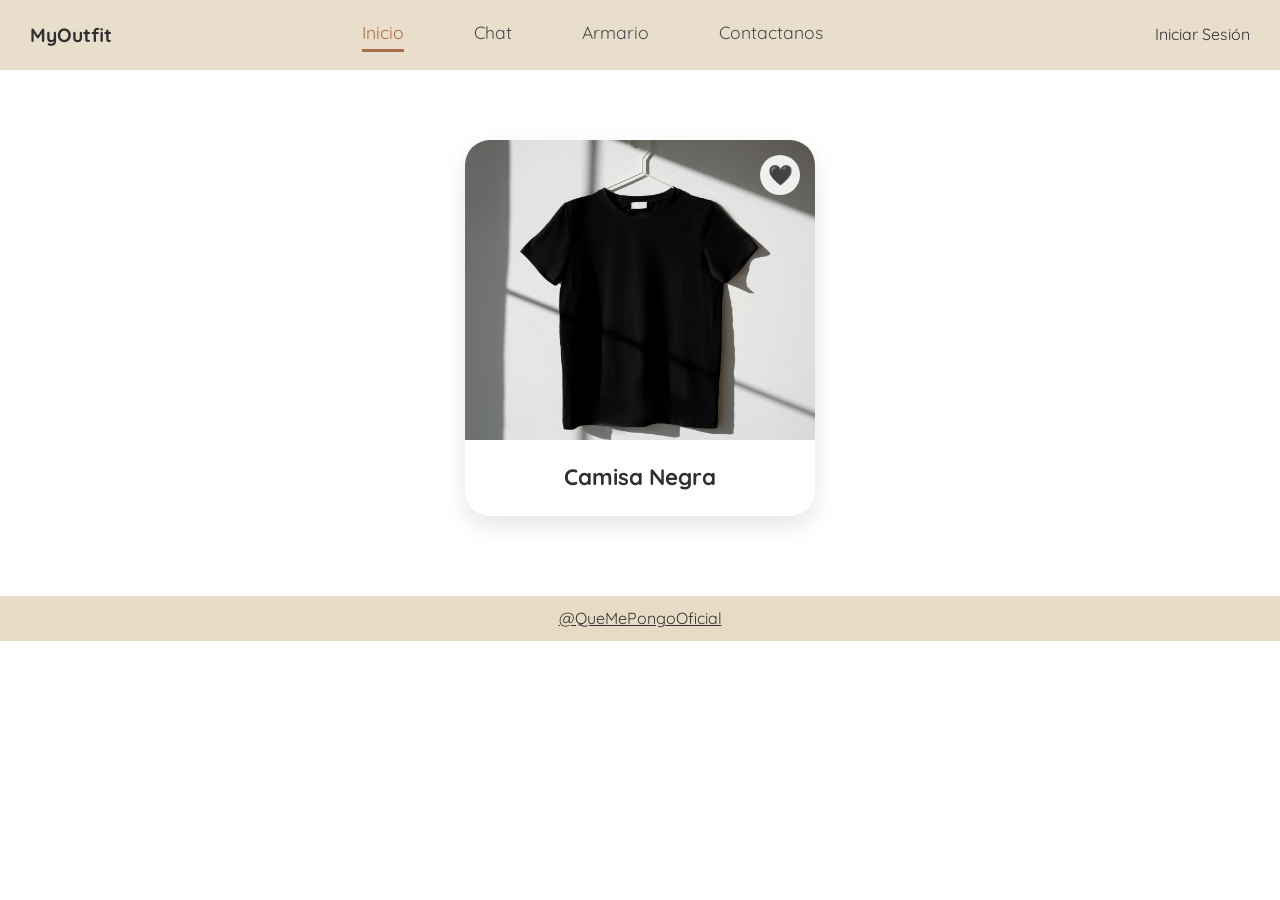
==== wwwroot/armario.html @ 5c53b596 "init" ====
<!DOCTYPE html>
<html lang="es">
<head>
    <link href="https://fonts.googleapis.com/css2?family=Quicksand:wght@400;600&display=swap" rel="stylesheet">
  <meta charset="UTF-8">
  <title>MyOutfit - Armario</title>
  <link rel="stylesheet" href="style.css"> 
</head>
<body class="body_habitaciones">
    <header>
        <div class="logo">MyOutfit</div>
         <nav class="main-nav">
            <a href="/index.html" class="active">Inicio</a>
            <a href="chat.html">Chat</a>
            <a href="armario.html">Armario</a>
            <a href="#">Contactanos</a>
        </nav>
        <div>
            <p>Iniciar Sesión</p>
        </div>
    </header>

  <main class="outfits-section">
  <div class="outfit-card">
    <div class="favorite-icon">🖤</div>
    <img src="img/blackshirt.jpg" alt="Camisa Negra">
    <div class="outfit-details">
        <h3>Camisa Negra</h3>
    </div>
  </div>
</main>


</main>

   <footer>
        <p>@QueMePongoOficial</p>
    </footer>

</body>
</html>
---- wwwroot/style.css ----
* {
    margin: 0;
    padding: 0;
    box-sizing: border-box;
}

body {
    font-family: 'Quicksand', sans-serif;
    color: #333;
    line-height: 1.6;
}



header {
    display: flex;
    align-items: center;
    position: fixed;
    top: 0;
    width: 100%;
    z-index: 10;
    background-color: rgba(231, 219, 198, 0.9);
    min-height: 70px;
    padding: 0 30px;
}

.logo {
    position: absolute;
    font-size: 1.2em;
    font-weight: bold;
    color: #2f2f2f;
}

.main-nav {
    display: flex;
    gap: 30px;
    margin: 0 auto;
}

 .main-nav a {
        text-decoration: none;
        color: #4A4A4A;
        font-size: 1.1em;
        margin: 0 20px;
        padding-bottom: 5px;
        position: relative;
        transition: color 0.3s;
    }


 .main-nav a.active {
            color: #A96D4B;
        }

            .main-nav a.active::after {
                content: '';
                position: absolute;
                left: 0;
                bottom: 0;
                width: 100%;
                height: 3px;
                background-color: #A96D4B;
            }


.hero-section {
    height: 100vh;
    width: 100%;
    background-image: linear-gradient(rgba(0, 0, 0, 0.6), rgba(0, 0, 0, 0.6)), url('img/clothes.jpg');
    background-size: cover;
    background-position: center;
    display: flex;
    flex-direction: column;
    justify-content: center;
    align-items: center;
    text-align: center;
}

.slogan-container {
    color: white;
}


.slogan-text {
    font-family: 'Quicksand', sans-serif;
    font-size: 3rem;
    font-weight: 400;
    line-height: 1.2;
    margin-bottom: 40px;
    text-shadow: 1px 1px 5px rgba(0, 0, 0, 0.7);
    max-width: 950px;  
}

.outfits-section {
    padding: 140px 20px 80px; /* más espacio arriba por el header fixed */
    max-width: 1200px;
    margin: 0 auto;
    display: flex;
    justify-content: center;
}

.outfit-card {
    position: relative;
    background-color: #fff;
    border-radius: 25px;
    overflow: hidden;
    box-shadow: 0 10px 25px rgba(0, 0, 0, 0.1);
    transition: transform 0.3s ease, box-shadow 0.3s ease;
    width: 350px; /* 👈 ahora NO ocupa todo el ancho */
}

.outfit-card:hover {
    transform: translateY(-8px);
    box-shadow: 0 15px 35px rgba(0, 0, 0, 0.2);
}

.outfit-card img {
    width: 100%;
    height: 300px; /* más alto para que luzca fashion */
    object-fit: cover;
    display: block;
}

.outfit-details {
    padding: 20px;
    text-align: center;
}

.outfit-details h3 {
    font-size: 1.4rem;
    color: #2f2f2f;
}

.favorite-icon {
    position: absolute;
    top: 15px;
    right: 15px;

    background: rgba(255, 255, 255, 0.9);
    width: 40px;
    height: 40px;
    border-radius: 50%;

    display: flex;
    align-items: center;
    justify-content: center;

    font-size: 20px;
    cursor: pointer;
    transition: transform 0.2s ease, background 0.2s ease;
}

.favorite-icon:hover {
    transform: scale(1.1);
    background: white;
}

.btn-outfit:hover {
    background-color: #8c583c;
}

footer {
    position: relative;
    padding: 10px;
    text-align: center;
    background-color: #E7DBC6;
    text-decoration: underline;
}
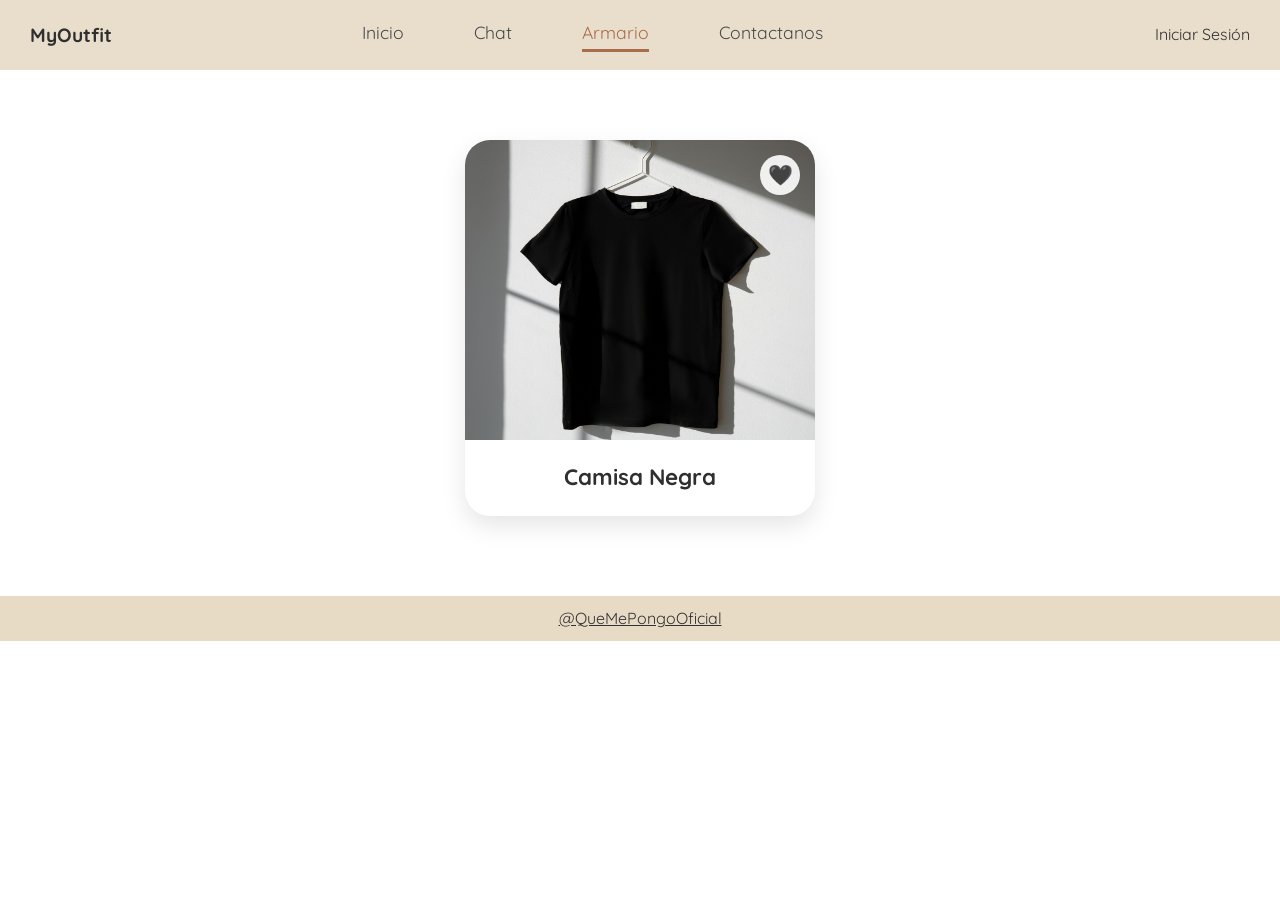
==== commit b1b3666a: "Agregado estilo al login y ajustes de footer" ====
--- a/wwwroot/armario.html
+++ b/wwwroot/armario.html
@@ -1,18 +1,18 @@
 <!DOCTYPE html>
 <html lang="es">
 <head>
-    <link href="https://fonts.googleapis.com/css2?family=Quicksand:wght@400;600&display=swap" rel="stylesheet">
   <meta charset="UTF-8">
-  <title>MyOutfit - Armario</title>
+  <title>Armario</title>
   <link rel="stylesheet" href="style.css"> 
+  <link rel="stylesheet" href="armario.css"> 
 </head>
-<body class="body_habitaciones">
+<body>
     <header>
         <div class="logo">MyOutfit</div>
          <nav class="main-nav">
-            <a href="/index.html" class="active">Inicio</a>
+            <a href="/index.html">Inicio</a>
             <a href="chat.html">Chat</a>
-            <a href="armario.html">Armario</a>
+            <a href="armario.html" class="active">Armario</a>
             <a href="#">Contactanos</a>
         </nav>
         <div>
--- a/wwwroot/style.css
+++ b/wwwroot/style.css
@@ -1,3 +1,6 @@
+@import url('https://fonts.googleapis.com/css2?family=Quicksand:wght@400;600&display=swap');
+
+
 * {
     margin: 0;
     padding: 0;
@@ -11,12 +14,10 @@
 }
 
 
-
 header {
     display: flex;
     align-items: center;
-    position: fixed;
-    top: 0;
+    position: absolute;
     width: 100%;
     z-index: 10;
     background-color: rgba(231, 219, 198, 0.9);
@@ -91,73 +92,21 @@
     max-width: 950px;  
 }
 
-.outfits-section {
-    padding: 140px 20px 80px; /* más espacio arriba por el header fixed */
-    max-width: 1200px;
-    margin: 0 auto;
-    display: flex;
-    justify-content: center;
+.register-link {
+    margin-top: 15px;
+    color: #4A4A4A;
 }
 
-.outfit-card {
-    position: relative;
-    background-color: #fff;
-    border-radius: 25px;
-    overflow: hidden;
-    box-shadow: 0 10px 25px rgba(0, 0, 0, 0.1);
-    transition: transform 0.3s ease, box-shadow 0.3s ease;
-    width: 350px; /* 👈 ahora NO ocupa todo el ancho */
-}
+    .register-link a {
+        color: #B0312F;
+        text-decoration: none;
+        font-weight: bold;
+    }
 
-.outfit-card:hover {
-    transform: translateY(-8px);
-    box-shadow: 0 15px 35px rgba(0, 0, 0, 0.2);
-}
+        .register-link a:hover {
+            text-decoration: underline;
+        }
 
-.outfit-card img {
-    width: 100%;
-    height: 300px; /* más alto para que luzca fashion */
-    object-fit: cover;
-    display: block;
-}
-
-.outfit-details {
-    padding: 20px;
-    text-align: center;
-}
-
-.outfit-details h3 {
-    font-size: 1.4rem;
-    color: #2f2f2f;
-}
-
-.favorite-icon {
-    position: absolute;
-    top: 15px;
-    right: 15px;
-
-    background: rgba(255, 255, 255, 0.9);
-    width: 40px;
-    height: 40px;
-    border-radius: 50%;
-
-    display: flex;
-    align-items: center;
-    justify-content: center;
-
-    font-size: 20px;
-    cursor: pointer;
-    transition: transform 0.2s ease, background 0.2s ease;
-}
-
-.favorite-icon:hover {
-    transform: scale(1.1);
-    background: white;
-}
-
-.btn-outfit:hover {
-    background-color: #8c583c;
-}
 
 footer {
     position: relative;
--- a/wwwroot/armario.css
+++ b/wwwroot/armario.css
@@ -0,0 +1,77 @@
+@import url('https://fonts.googleapis.com/css2?family=Quicksand:wght@400;600&display=swap');
+
+body {
+    font-family: 'Quicksand', sans-serif;
+    color: #333;
+    line-height: 1.6;
+}
+
+
+.outfits-section {
+    padding: 140px 20px 80px; /* más espacio arriba por el header fixed */
+    max-width: 1200px;
+    margin: 0 auto;
+    display: flex;
+    justify-content: center;
+}
+
+.outfit-card {
+    position: relative;
+    background-color: #fff;
+    border-radius: 25px;
+    overflow: hidden;
+    box-shadow: 0 10px 25px rgba(0, 0, 0, 0.1);
+    transition: transform 0.3s ease, box-shadow 0.3s ease;
+    width: 350px; /* 👈 ahora NO ocupa todo el ancho */
+}
+
+.outfit-card:hover {
+    transform: translateY(-8px);
+    box-shadow: 0 15px 35px rgba(0, 0, 0, 0.2);
+}
+
+.outfit-card img {
+    width: 100%;
+    height: 300px; /* más alto para que luzca fashion */
+    object-fit: cover;
+    display: block;
+}
+
+.outfit-details {
+    padding: 20px;
+    text-align: center;
+}
+
+.outfit-details h3 {
+    font-size: 1.4rem;
+    color: #2f2f2f;
+}
+
+.favorite-icon {
+    position: absolute;
+    top: 15px;
+    right: 15px;
+
+    background: rgba(255, 255, 255, 0.9);
+    width: 40px;
+    height: 40px;
+    border-radius: 50%;
+
+    display: flex;
+    align-items: center;
+    justify-content: center;
+
+    font-size: 20px;
+    cursor: pointer;
+    transition: transform 0.2s ease, background 0.2s ease;
+}
+
+.favorite-icon:hover {
+    transform: scale(1.1);
+    background: white;
+}
+
+.btn-outfit:hover {
+    background-color: #8c583c;
+}
+
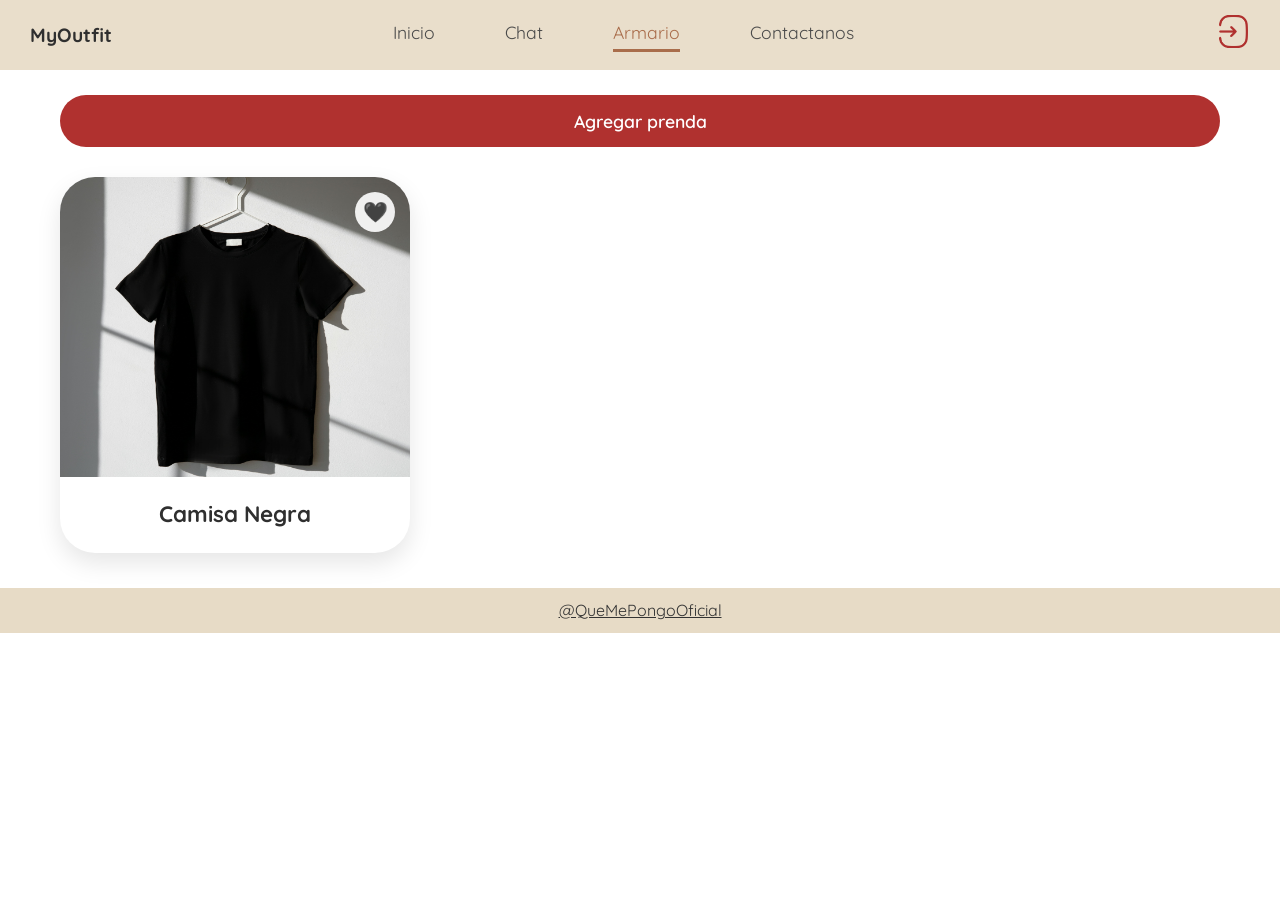
==== commit cc8bd3ac: "chat y mejoras" ====
--- a/wwwroot/armario.html
+++ b/wwwroot/armario.html
@@ -16,11 +16,12 @@
             <a href="#">Contactanos</a>
         </nav>
         <div>
-            <p>Iniciar Sesión</p>
+            <a href="login.html"><img src="img/login.png" alt="Iniciar Sesión" height="33" /></a>
         </div>
     </header>
 
   <main class="outfits-section">
+    <button class="btn btn-secondary add-btn">Agregar prenda</button>
   <div class="outfit-card">
     <div class="favorite-icon">🖤</div>
     <img src="img/blackshirt.jpg" alt="Camisa Negra">
@@ -31,8 +32,6 @@
 </main>
 
 
-</main>
-
    <footer>
         <p>@QueMePongoOficial</p>
     </footer>
--- a/wwwroot/style.css
+++ b/wwwroot/style.css
@@ -5,6 +5,11 @@
     margin: 0;
     padding: 0;
     box-sizing: border-box;
+    font-family: inherit;
+}
+
+.btn {
+    text-decoration: none;
 }
 
 body {
@@ -14,6 +19,7 @@
 }
 
 
+/* Header */
 header {
     display: flex;
     align-items: center;
@@ -32,6 +38,7 @@
     color: #2f2f2f;
 }
 
+/* Navigation */
 .main-nav {
     display: flex;
     gap: 30px;
@@ -92,22 +99,52 @@
     max-width: 950px;  
 }
 
-.register-link {
-    margin-top: 15px;
-    color: #4A4A4A;
+
+/* Botones */
+.btn {
+    padding: 15px 40px;
+    font-size: 1.1rem;
+    font-weight: 600;
+    border: none;
+    border-radius: 30px;
+    cursor: pointer;
+    transition: all 0.3s ease;
 }
 
-    .register-link a {
-        color: #B0312F;
-        text-decoration: none;
-        font-weight: bold;
-    }
+.btn-primary {
+    background-color: #A96D4B;
+    color: white;
+}
 
-        .register-link a:hover {
-            text-decoration: underline;
-        }
+.btn-primary:hover {
+    background-color: #8c583c;
+    transform: translateY(-3px);
+    box-shadow: 0 10px 20px rgba(0, 0, 0, 0.2);
+}
+
+.btn-primary:active {
+    transform: translateY(0);
+    box-shadow: none;
+}
+
+.btn-secondary {
+    background-color: #B0312F;
+    color: white;
+}
+
+.btn-secondary:hover {
+    background-color: #8E2624;
+    transform: translateY(-3px);
+    box-shadow: 0 10px 20px rgba(0, 0, 0, 0.2);
+}
+
+.btn-secondary:active {
+    transform: translateY(0);
+    box-shadow: none;
+}
 
 
+/* Footer */
 footer {
     position: relative;
     padding: 10px;
--- a/wwwroot/armario.css
+++ b/wwwroot/armario.css
@@ -6,23 +6,31 @@
     line-height: 1.6;
 }
 
+button {
+    font-family: inherit;
+}
 
 .outfits-section {
-    padding: 140px 20px 80px; /* más espacio arriba por el header fixed */
+    padding: 95px 20px 35px; 
     max-width: 1200px;
     margin: 0 auto;
-    display: flex;
-    justify-content: center;
+    display: grid;
+    grid-template-columns: repeat(auto-fit, minmax(280px, 1fr));
+    gap: 30px;
+}
+
+.add-btn {
+    grid-column: 1 / -1;
 }
 
 .outfit-card {
     position: relative;
     background-color: #fff;
-    border-radius: 25px;
+    border-radius: 35px;
     overflow: hidden;
     box-shadow: 0 10px 25px rgba(0, 0, 0, 0.1);
     transition: transform 0.3s ease, box-shadow 0.3s ease;
-    width: 350px; /* 👈 ahora NO ocupa todo el ancho */
+    width: 350px; 
 }
 
 .outfit-card:hover {
@@ -32,7 +40,7 @@
 
 .outfit-card img {
     width: 100%;
-    height: 300px; /* más alto para que luzca fashion */
+    height: 300px; 
     object-fit: cover;
     display: block;
 }
